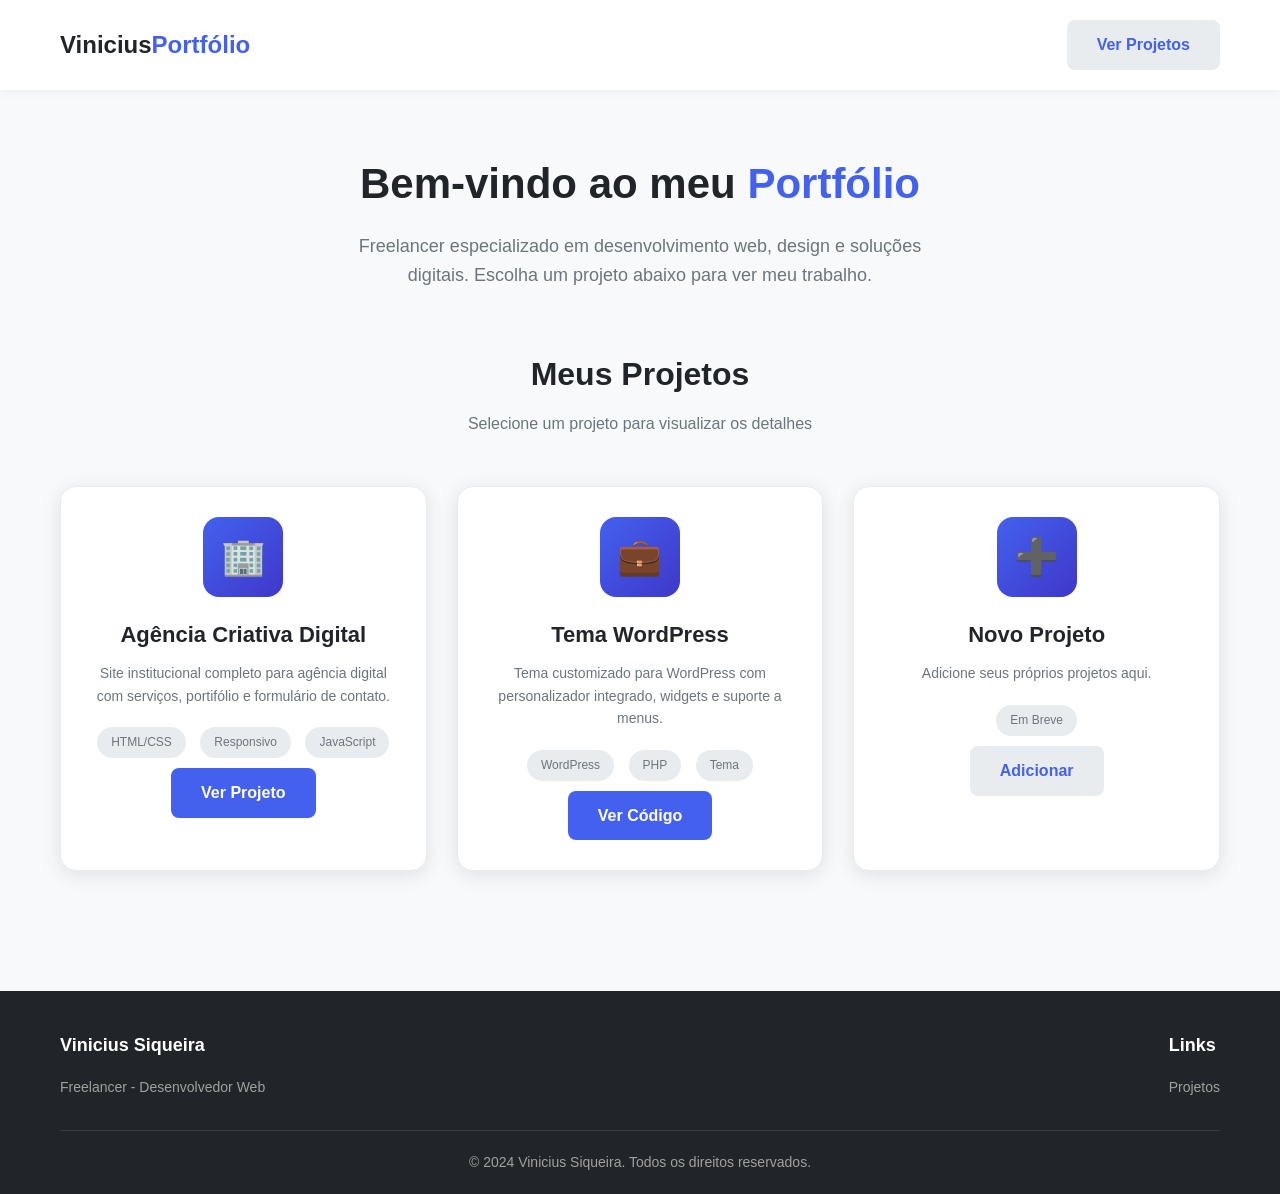
==== docs/index.html @ 0fe40472 "Replace docs/index.html with project selector panel - Clean project selection page - Clients can cho" ====
<!DOCTYPE html>
<html lang="pt-BR">
<head>
    <meta charset="UTF-8">
    <meta name="viewport" content="width=device-width, initial-scale=1.0">
    <title>Portfólio - Vinicius Siqueira</title>
    <meta name="description" content="Portfólio de projetos - Escolha um projeto para visualizar">
    <style>
        * { margin: 0; padding: 0; box-sizing: border-box; }
        
        :root {
            --primary: #4361ee;
            --primary-dark: #3a56d4;
            --bg: #f8f9fa;
            --dark: #212529;
            --gray: #6c757d;
            --light: #e9ecef;
            --white: #ffffff;
            --shadow: 0 4px 20px rgba(0, 0, 0, 0.1);
        }
        
        body {
            font-family: -apple-system, BlinkMacSystemFont, 'Segoe UI', Roboto, sans-serif;
            background: var(--bg);
            color: var(--dark);
            line-height: 1.6;
            min-height: 100vh;
        }
        
        .container { max-width: 1200px; margin: 0 auto; padding: 0 20px; }
        
        header {
            background: var(--white);
            box-shadow: 0 2px 10px rgba(0, 0, 0, 0.05);
            padding: 20px 0;
            position: sticky;
            top: 0;
            z-index: 1000;
        }
        
        header .container {
            display: flex;
            justify-content: space-between;
            align-items: center;
        }
        
        .logo {
            font-size: 24px;
            font-weight: 700;
            color: var(--dark);
            text-decoration: none;
        }
        
        .logo span { color: var(--primary); }
        
        main { padding: 60px 0; }
        
        .hero {
            text-align: center;
            margin-bottom: 60px;
        }
        
        .hero h1 {
            font-size: 42px;
            font-weight: 700;
            margin-bottom: 15px;
            color: var(--dark);
        }
        
        .hero h1 span { color: var(--primary); }
        
        .hero p {
            font-size: 18px;
            color: var(--gray);
            max-width: 600px;
            margin: 0 auto 30px;
        }
        
        .section-header {
            text-align: center;
            margin-bottom: 50px;
        }
        
        .section-header h2 {
            font-size: 32px;
            font-weight: 700;
            color: var(--dark);
            margin-bottom: 10px;
        }
        
        .section-header p {
            font-size: 16px;
            color: var(--gray);
        }
        
        .projects-grid {
            display: grid;
            grid-template-columns: repeat(auto-fill, minmax(350px, 1fr));
            gap: 30px;
        }
        
        .project-card {
            background: var(--white);
            border-radius: 16px;
            padding: 30px;
            box-shadow: var(--shadow);
            transition: all 0.3s ease;
            border: 1px solid var(--light);
            text-align: center;
        }
        
        .project-card:hover {
            transform: translateY(-8px);
            box-shadow: 0 12px 40px rgba(0, 0, 0, 0.15);
            border-color: var(--primary);
        }
        
        .project-icon {
            width: 80px;
            height: 80px;
            margin: 0 auto 20px;
            background: linear-gradient(135deg, var(--primary), #3f37c9);
            border-radius: 16px;
            display: flex;
            align-items: center;
            justify-content: center;
            font-size: 36px;
            color: var(--white);
        }
        
        .project-card h3 {
            font-size: 22px;
            font-weight: 600;
            margin-bottom: 10px;
            color: var(--dark);
        }
        
        .project-card p {
            font-size: 14px;
            color: var(--gray);
            margin-bottom: 20px;
            line-height: 1.6;
        }
        
        .project-tag {
            display: inline-block;
            padding: 6px 14px;
            background: var(--light);
            color: var(--gray);
            border-radius: 20px;
            font-size: 12px;
            font-weight: 500;
            margin: 0 5px 10px;
        }
        
        .btn {
            display: inline-block;
            padding: 12px 30px;
            background: var(--primary);
            color: var(--white);
            border-radius: 8px;
            text-decoration: none;
            font-weight: 600;
            font-size: 16px;
            transition: all 0.3s ease;
            border: none;
            cursor: pointer;
        }
        
        .btn:hover {
            background: var(--primary-dark);
            transform: translateY(-2px);
            box-shadow: var(--shadow);
        }
        
        .btn-secondary {
            background: var(--light);
            color: var(--primary);
        }
        
        .btn-secondary:hover {
            background: var(--primary);
            color: var(--white);
        }
        
        footer {
            background: var(--dark);
            color: var(--white);
            padding: 40px 0 20px;
            margin-top: 60px;
        }
        
        .footer-content {
            display: flex;
            flex-wrap: wrap;
            justify-content: space-between;
            gap: 40px;
            margin-bottom: 30px;
        }
        
        .footer-section h4 {
            font-size: 18px;
            font-weight: 600;
            margin-bottom: 15px;
        }
        
        .footer-section p, .footer-section a {
            color: #a0a0a0;
            text-decoration: none;
            font-size: 14px;
            line-height: 1.8;
        }
        
        .footer-section a:hover { color: var(--primary); }
        
        .footer-bottom {
            text-align: center;
            padding-top: 20px;
            border-top: 1px solid rgba(255, 255, 255, 0.1);
            font-size: 14px;
            color: #a0a0a0;
        }
        
        @media (max-width: 768px) {
            .hero h1 { font-size: 32px; }
            .hero p { font-size: 16px; }
            .projects-grid { grid-template-columns: 1fr; }
            .footer-content { flex-direction: column; text-align: center; }
        }
        
        @media (max-width: 480px) {
            .hero h1 { font-size: 28px; }
            .section-header h2 { font-size: 26px; }
        }
    </style>
</head>
<body>
    <header>
        <div class="container">
            <a href="./" class="logo">Vinicius<span>Portfólio</span></a>
            <nav>
                <a href="#projetos" class="btn btn-secondary">Ver Projetos</a>
            </nav>
        </div>
    </header>

    <main>
        <div class="container">
            <section class="hero">
                <h1>Bem-vindo ao meu <span>Portfólio</span></h1>
                <p>Freelancer especializado em desenvolvimento web, design e soluções digitais. Escolha um projeto abaixo para ver meu trabalho.</p>
            </section>

            <section id="projetos">
                <div class="section-header">
                    <h2>Meus Projetos</h2>
                    <p>Selecione um projeto para visualizar os detalhes</p>
                </div>

                <div class="projects-grid">
                    <!-- PROJECT 1 -->
                    <div class="project-card">
                        <div class="project-icon">🏢</div>
                        <h3>Agência Criativa Digital</h3>
                        <p>Site institucional completo para agência digital com serviços, portifólio e formulário de contato.</p>
                        <div>
                            <span class="project-tag">HTML/CSS</span>
                            <span class="project-tag">Responsivo</span>
                            <span class="project-tag">JavaScript</span>
                        </div>
                        <a href="html-css/index.html" class="btn">Ver Projeto</a>
                    </div>

                    <!-- PROJECT 2 -->
                    <div class="project-card">
                        <div class="project-icon">💼</div>
                        <h3>Tema WordPress</h3>
                        <p>Tema customizado para WordPress com personalizador integrado, widgets e suporte a menus.</p>
                        <div>
                            <span class="project-tag">WordPress</span>
                            <span class="project-tag">PHP</span>
                            <span class="project-tag">Tema</span>
                        </div>
                        <a href="wordpress-theme/" class="btn">Ver Código</a>
                    </div>

                    <!-- PROJECT 3 - ADD YOUR PROJECTS HERE -->
                    <div class="project-card">
                        <div class="project-icon">➕</div>
                        <h3>Novo Projeto</h3>
                        <p>Adicione seus próprios projetos aqui.</p>
                        <div>
                            <span class="project-tag">Em Breve</span>
                        </div>
                        <a href="#" class="btn btn-secondary">Adicionar</a>
                    </div>
                </div>
            </section>
        </div>
    </main>

    <footer>
        <div class="container">
            <div class="footer-content">
                <div class="footer-section">
                    <h4>Vinicius Siqueira</h4>
                    <p>Freelancer - Desenvolvedor Web</p>
                </div>
                <div class="footer-section">
                    <h4>Links</h4>
                    <p><a href="#projetos">Projetos</a></p>
                </div>
            </div>
            <div class="footer-bottom">
                <p>&copy; 2024 Vinicius Siqueira. Todos os direitos reservados.</p>
            </div>
        </div>
    </footer>
</body>
</html>
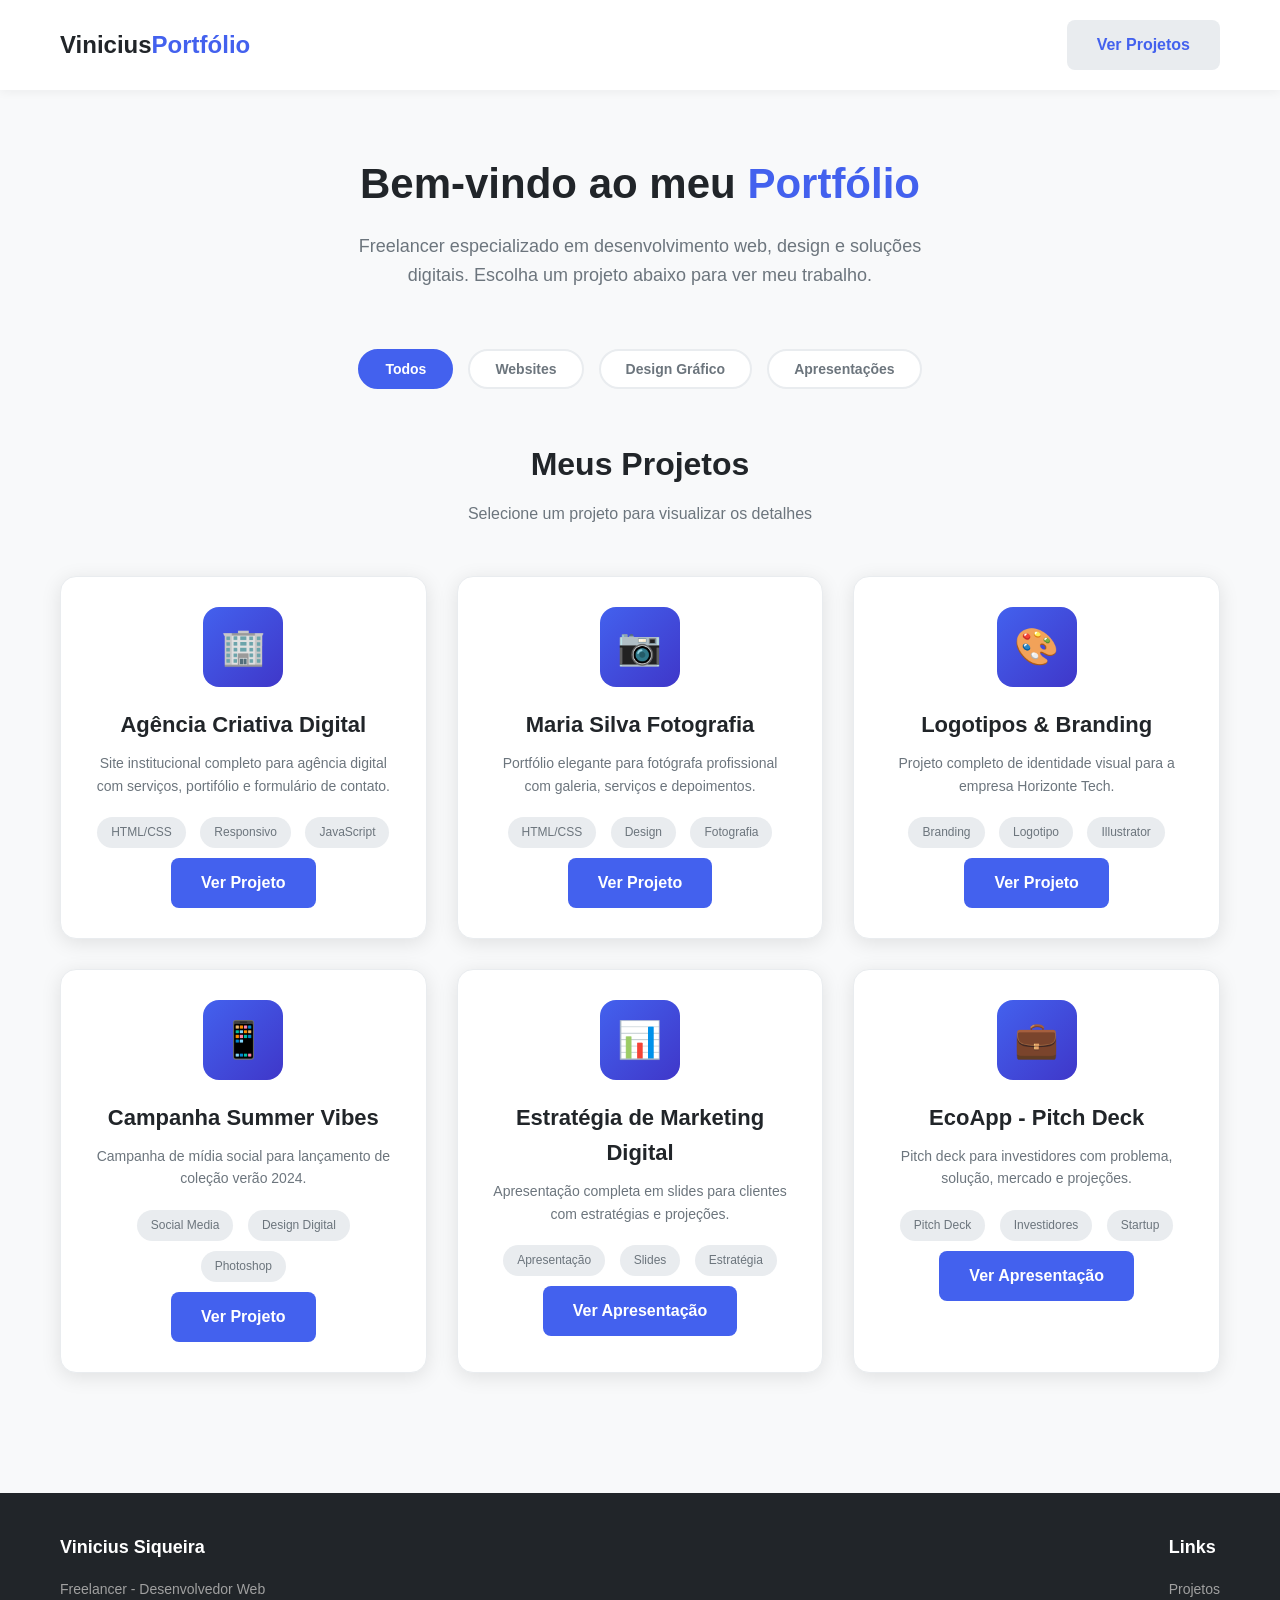
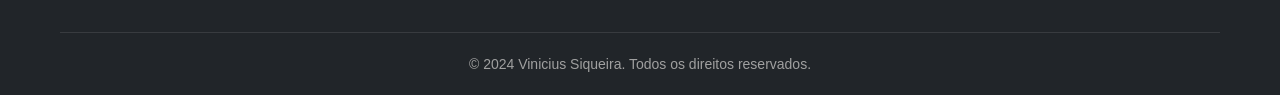
==== commit afd73674: "Add 4 new projects to portfolio - Website 2: Photography portfolio (Maria Silva) - Graphic Design 1:" ====
--- a/docs/index.html
+++ b/docs/index.html
@@ -183,6 +183,86 @@
             color: var(--white);
         }
         
+        /* Category Filter */
+        .category-filter {
+            display: flex;
+            justify-content: center;
+            gap: 15px;
+            margin-bottom: 50px;
+            flex-wrap: wrap;
+        }
+        
+        .filter-btn {
+            padding: 10px 25px;
+            background: var(--white);
+            color: var(--gray);
+            border: 2px solid var(--light);
+            border-radius: 50px;
+            cursor: pointer;
+            font-size: 14px;
+            font-weight: 600;
+            transition: all 0.3s ease;
+        }
+        
+        .filter-btn:hover,
+        .filter-btn.active {
+            background: var(--primary);
+            color: var(--white);
+            border-color: var(--primary);
+        }
+        
+        /* Project Preview */
+        .project-preview {
+            width: 100%;
+            height: 200px;
+            border-radius: 12px;
+            margin-bottom: 20px;
+            background: linear-gradient(135deg, var(--light), var(--white));
+            display: flex;
+            align-items: center;
+            justify-content: center;
+            color: var(--gray);
+            font-size: 14px;
+        }
+        
+        .project-card.has-preview .project-icon {
+            display: none;
+        }
+        
+        .project-card.has-preview .project-preview {
+            display: block;
+        }
+        
+        .project-card.has-preview p {
+            margin: 15px 0;
+        }
+        
+        /* Category Sections */
+        .category-section {
+            margin-bottom: 80px;
+        }
+        
+        .category-title {
+            display: flex;
+            align-items: center;
+            gap: 15px;
+            margin-bottom: 40px;
+        }
+        
+        .category-title h2 {
+            font-size: 28px;
+            font-weight: 700;
+            color: var(--dark);
+        }
+        
+        .category-title::before {
+            content: '';
+            width: 5px;
+            height: 30px;
+            background: var(--primary);
+            border-radius: 5px;
+        }
+        
         footer {
             background: var(--dark);
             color: var(--white);
@@ -211,7 +291,9 @@
             line-height: 1.8;
         }
         
-        .footer-section a:hover { color: var(--primary); }
+        .footer-section a:hover {
+            color: var(--primary);
+        }
         
         .footer-bottom {
             text-align: center;
@@ -221,10 +303,12 @@
             color: #a0a0a0;
         }
         
+        /* Responsive */
         @media (max-width: 768px) {
             .hero h1 { font-size: 32px; }
             .hero p { font-size: 16px; }
             .projects-grid { grid-template-columns: 1fr; }
+            .category-filter { justify-content: center; }
             .footer-content { flex-direction: column; text-align: center; }
         }
         
@@ -246,11 +330,21 @@
 
     <main>
         <div class="container">
+            <!-- Hero Section -->
             <section class="hero">
                 <h1>Bem-vindo ao meu <span>Portfólio</span></h1>
                 <p>Freelancer especializado em desenvolvimento web, design e soluções digitais. Escolha um projeto abaixo para ver meu trabalho.</p>
             </section>
 
+            <!-- Category Filter -->
+            <div class="category-filter">
+                <button class="filter-btn active" data-filter="all">Todos</button>
+                <button class="filter-btn" data-filter="website">Websites</button>
+                <button class="filter-btn" data-filter="graphic">Design Gráfico</button>
+                <button class="filter-btn" data-filter="presentation">Apresentações</button>
+            </div>
+
+            <!-- Projects Grid -->
             <section id="projetos">
                 <div class="section-header">
                     <h2>Meus Projetos</h2>
@@ -258,8 +352,8 @@
                 </div>
 
                 <div class="projects-grid">
-                    <!-- PROJECT 1 -->
-                    <div class="project-card">
+                    <!-- WEBSITE 1 -->
+                    <div class="project-card" data-category="website">
                         <div class="project-icon">🏢</div>
                         <h3>Agência Criativa Digital</h3>
                         <p>Site institucional completo para agência digital com serviços, portifólio e formulário de contato.</p>
@@ -271,28 +365,69 @@
                         <a href="html-css/index.html" class="btn">Ver Projeto</a>
                     </div>
 
-                    <!-- PROJECT 2 -->
-                    <div class="project-card">
+                    <!-- WEBSITE 2 -->
+                    <div class="project-card" data-category="website">
+                        <div class="project-icon">📷</div>
+                        <h3>Maria Silva Fotografia</h3>
+                        <p>Portfólio elegante para fotógrafa profissional com galeria, serviços e depoimentos.</p>
+                        <div>
+                            <span class="project-tag">HTML/CSS</span>
+                            <span class="project-tag">Design</span>
+                            <span class="project-tag">Fotografia</span>
+                        </div>
+                        <a href="website2/index.html" class="btn">Ver Projeto</a>
+                    </div>
+
+                    <!-- GRAPHIC DESIGN 1 -->
+                    <div class="project-card" data-category="graphic">
+                        <div class="project-icon">🎨</div>
+                        <h3>Logotipos & Branding</h3>
+                        <p>Projeto completo de identidade visual para a empresa Horizonte Tech.</p>
+                        <div>
+                            <span class="project-tag">Branding</span>
+                            <span class="project-tag">Logotipo</span>
+                            <span class="project-tag">Illustrator</span>
+                        </div>
+                        <a href="graphic-design-1/index.html" class="btn">Ver Projeto</a>
+                    </div>
+
+                    <!-- GRAPHIC DESIGN 2 -->
+                    <div class="project-card" data-category="graphic">
+                        <div class="project-icon">📱</div>
+                        <h3>Campanha Summer Vibes</h3>
+                        <p>Campanha de mídia social para lançamento de coleção verão 2024.</p>
+                        <div>
+                            <span class="project-tag">Social Media</span>
+                            <span class="project-tag">Design Digital</span>
+                            <span class="project-tag">Photoshop</span>
+                        </div>
+                        <a href="graphic-design-2/index.html" class="btn">Ver Projeto</a>
+                    </div>
+
+                    <!-- PRESENTATION 1 -->
+                    <div class="project-card" data-category="presentation">
+                        <div class="project-icon">📊</div>
+                        <h3>Estratégia de Marketing Digital</h3>
+                        <p>Apresentação completa em slides para clientes com estratégias e projeções.</p>
+                        <div>
+                            <span class="project-tag">Apresentação</span>
+                            <span class="project-tag">Slides</span>
+                            <span class="project-tag">Estratégia</span>
+                        </div>
+                        <a href="presentation-1/index.html" class="btn">Ver Apresentação</a>
+                    </div>
+
+                    <!-- PRESENTATION 2 -->
+                    <div class="project-card" data-category="presentation">
                         <div class="project-icon">💼</div>
-                        <h3>Tema WordPress</h3>
-                        <p>Tema customizado para WordPress com personalizador integrado, widgets e suporte a menus.</p>
-                        <div>
-                            <span class="project-tag">WordPress</span>
-                            <span class="project-tag">PHP</span>
-                            <span class="project-tag">Tema</span>
-                        </div>
-                        <a href="wordpress-theme/" class="btn">Ver Código</a>
-                    </div>
-
-                    <!-- PROJECT 3 - ADD YOUR PROJECTS HERE -->
-                    <div class="project-card">
-                        <div class="project-icon">➕</div>
-                        <h3>Novo Projeto</h3>
-                        <p>Adicione seus próprios projetos aqui.</p>
-                        <div>
-                            <span class="project-tag">Em Breve</span>
-                        </div>
-                        <a href="#" class="btn btn-secondary">Adicionar</a>
+                        <h3>EcoApp - Pitch Deck</h3>
+                        <p>Pitch deck para investidores com problema, solução, mercado e projeções.</p>
+                        <div>
+                            <span class="project-tag">Pitch Deck</span>
+                            <span class="project-tag">Investidores</span>
+                            <span class="project-tag">Startup</span>
+                        </div>
+                        <a href="presentation-2/index.html" class="btn">Ver Apresentação</a>
                     </div>
                 </div>
             </section>
@@ -316,5 +451,46 @@
             </div>
         </div>
     </footer>
+
+    <script>
+        // Category filter functionality
+        document.addEventListener('DOMContentLoaded', function() {
+            const filterBtns = document.querySelectorAll('.filter-btn');
+            const projectCards = document.querySelectorAll('.project-card');
+
+            filterBtns.forEach(btn => {
+                btn.addEventListener('click', function() {
+                    // Remove active class from all buttons
+                    filterBtns.forEach(b => b.classList.remove('active'));
+                    // Add active class to clicked button
+                    this.classList.add('active');
+
+                    const filter = this.getAttribute('data-filter');
+
+                    projectCards.forEach(card => {
+                        if (filter === 'all' || card.getAttribute('data-category') === filter) {
+                            card.style.display = 'block';
+                        } else {
+                            card.style.display = 'none';
+                        }
+                    });
+                });
+            });
+
+            // Smooth scroll for anchor links
+            document.querySelectorAll('a[href^="#"]').forEach(anchor => {
+                anchor.addEventListener('click', function(e) {
+                    e.preventDefault();
+                    const target = document.querySelector(this.getAttribute('href'));
+                    if (target) {
+                        target.scrollIntoView({
+                            behavior: 'smooth',
+                            block: 'start'
+                        });
+                    }
+                });
+            });
+        });
+    </script>
 </body>
 </html>
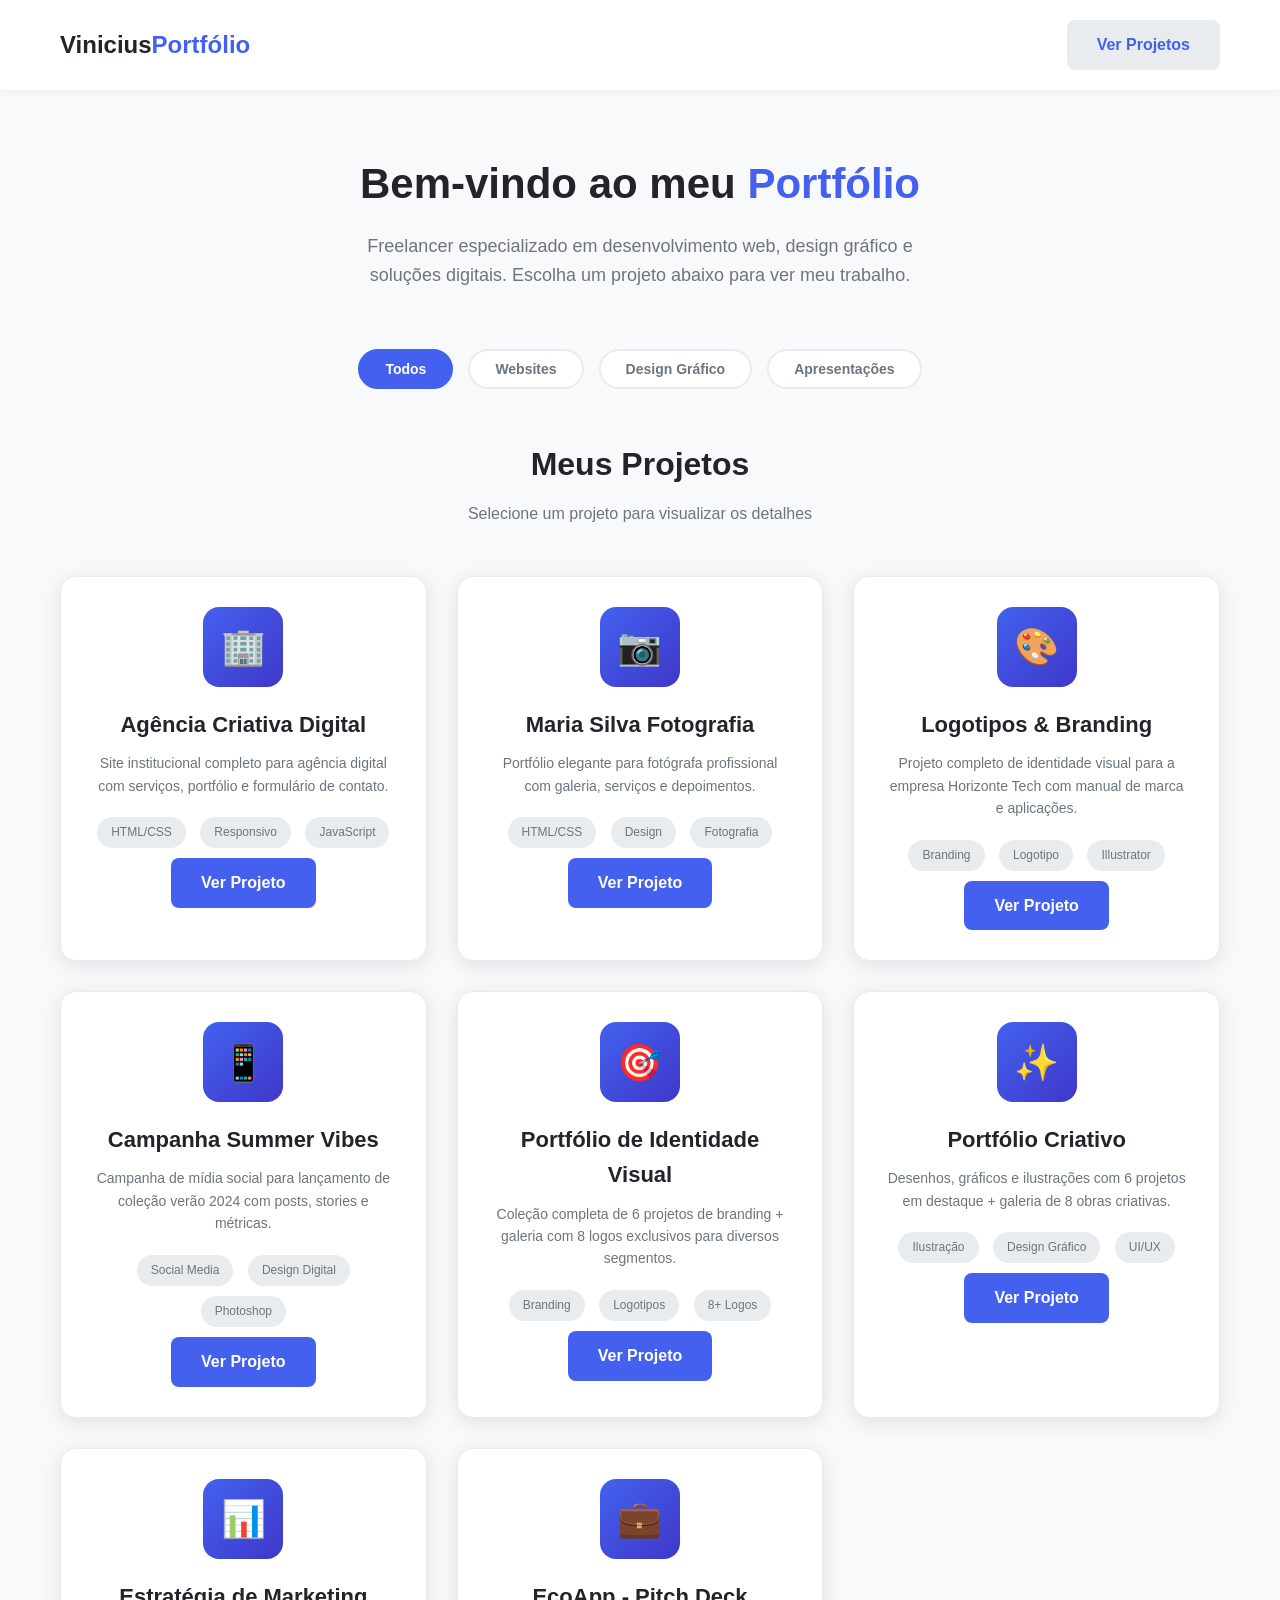
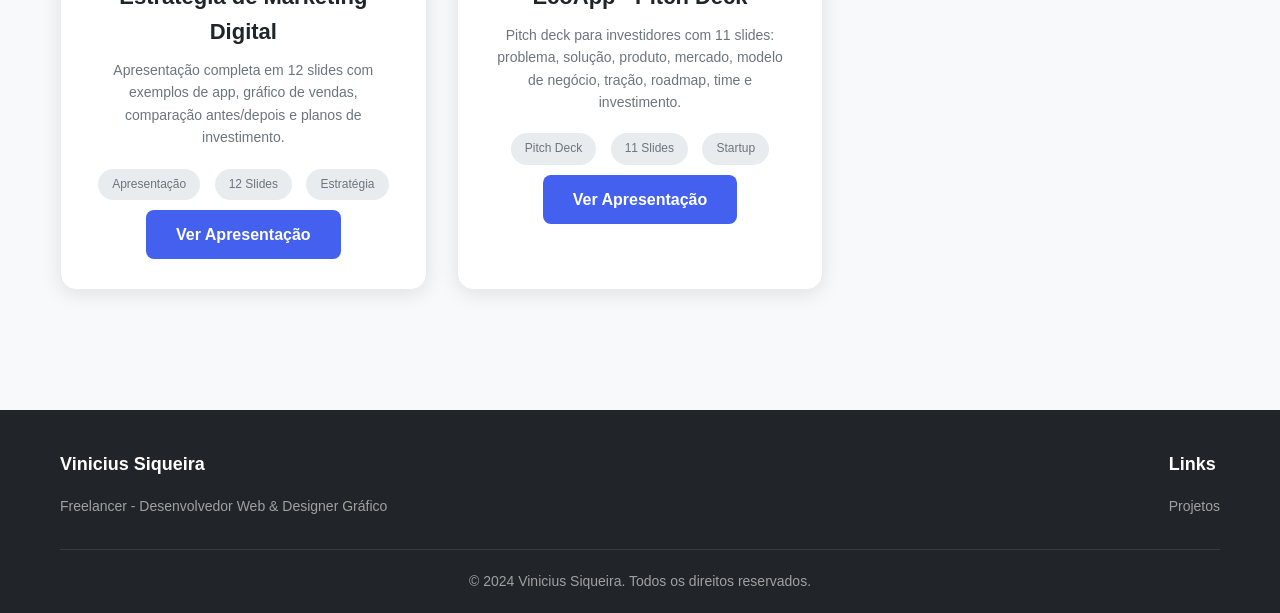
==== commit 5dc01770: "Adiciona 2 portfolios de logos/designs e melhora apresentacoes - Cria logo-portfolio-1: Portfólio de" ====
--- a/docs/index.html
+++ b/docs/index.html
@@ -333,7 +333,7 @@
             <!-- Hero Section -->
             <section class="hero">
                 <h1>Bem-vindo ao meu <span>Portfólio</span></h1>
-                <p>Freelancer especializado em desenvolvimento web, design e soluções digitais. Escolha um projeto abaixo para ver meu trabalho.</p>
+                <p>Freelancer especializado em desenvolvimento web, design gráfico e soluções digitais. Escolha um projeto abaixo para ver meu trabalho.</p>
             </section>
 
             <!-- Category Filter -->
@@ -356,7 +356,7 @@
                     <div class="project-card" data-category="website">
                         <div class="project-icon">🏢</div>
                         <h3>Agência Criativa Digital</h3>
-                        <p>Site institucional completo para agência digital com serviços, portifólio e formulário de contato.</p>
+                        <p>Site institucional completo para agência digital com serviços, portfólio e formulário de contato.</p>
                         <div>
                             <span class="project-tag">HTML/CSS</span>
                             <span class="project-tag">Responsivo</span>
@@ -382,7 +382,7 @@
                     <div class="project-card" data-category="graphic">
                         <div class="project-icon">🎨</div>
                         <h3>Logotipos & Branding</h3>
-                        <p>Projeto completo de identidade visual para a empresa Horizonte Tech.</p>
+                        <p>Projeto completo de identidade visual para a empresa Horizonte Tech com manual de marca e aplicações.</p>
                         <div>
                             <span class="project-tag">Branding</span>
                             <span class="project-tag">Logotipo</span>
@@ -395,23 +395,49 @@
                     <div class="project-card" data-category="graphic">
                         <div class="project-icon">📱</div>
                         <h3>Campanha Summer Vibes</h3>
-                        <p>Campanha de mídia social para lançamento de coleção verão 2024.</p>
+                        <p>Campanha de mídia social para lançamento de coleção verão 2024 com posts, stories e métricas.</p>
                         <div>
                             <span class="project-tag">Social Media</span>
                             <span class="project-tag">Design Digital</span>
                             <span class="project-tag">Photoshop</span>
                         </div>
                         <a href="graphic-design-2/index.html" class="btn">Ver Projeto</a>
+                    </div>
+
+                    <!-- LOGO PORTFOLIO 1 -->
+                    <div class="project-card" data-category="graphic">
+                        <div class="project-icon">🎯</div>
+                        <h3>Portfólio de Identidade Visual</h3>
+                        <p>Coleção completa de 6 projetos de branding + galeria com 8 logos exclusivos para diversos segmentos.</p>
+                        <div>
+                            <span class="project-tag">Branding</span>
+                            <span class="project-tag">Logotipos</span>
+                            <span class="project-tag">8+ Logos</span>
+                        </div>
+                        <a href="logo-portfolio-1/index.html" class="btn">Ver Projeto</a>
+                    </div>
+
+                    <!-- LOGO PORTFOLIO 2 -->
+                    <div class="project-card" data-category="graphic">
+                        <div class="project-icon">✨</div>
+                        <h3>Portfólio Criativo</h3>
+                        <p>Desenhos, gráficos e ilustrações com 6 projetos em destaque + galeria de 8 obras criativas.</p>
+                        <div>
+                            <span class="project-tag">Ilustração</span>
+                            <span class="project-tag">Design Gráfico</span>
+                            <span class="project-tag">UI/UX</span>
+                        </div>
+                        <a href="logo-portfolio-2/index.html" class="btn">Ver Projeto</a>
                     </div>
 
                     <!-- PRESENTATION 1 -->
                     <div class="project-card" data-category="presentation">
                         <div class="project-icon">📊</div>
                         <h3>Estratégia de Marketing Digital</h3>
-                        <p>Apresentação completa em slides para clientes com estratégias e projeções.</p>
+                        <p>Apresentação completa em 12 slides com exemplos de app, gráfico de vendas, comparação antes/depois e planos de investimento.</p>
                         <div>
                             <span class="project-tag">Apresentação</span>
-                            <span class="project-tag">Slides</span>
+                            <span class="project-tag">12 Slides</span>
                             <span class="project-tag">Estratégia</span>
                         </div>
                         <a href="presentation-1/index.html" class="btn">Ver Apresentação</a>
@@ -421,10 +447,10 @@
                     <div class="project-card" data-category="presentation">
                         <div class="project-icon">💼</div>
                         <h3>EcoApp - Pitch Deck</h3>
-                        <p>Pitch deck para investidores com problema, solução, mercado e projeções.</p>
+                        <p>Pitch deck para investidores com 11 slides: problema, solução, produto, mercado, modelo de negócio, tração, roadmap, time e investimento.</p>
                         <div>
                             <span class="project-tag">Pitch Deck</span>
-                            <span class="project-tag">Investidores</span>
+                            <span class="project-tag">11 Slides</span>
                             <span class="project-tag">Startup</span>
                         </div>
                         <a href="presentation-2/index.html" class="btn">Ver Apresentação</a>
@@ -439,7 +465,7 @@
             <div class="footer-content">
                 <div class="footer-section">
                     <h4>Vinicius Siqueira</h4>
-                    <p>Freelancer - Desenvolvedor Web</p>
+                    <p>Freelancer - Desenvolvedor Web & Designer Gráfico</p>
                 </div>
                 <div class="footer-section">
                     <h4>Links</h4>
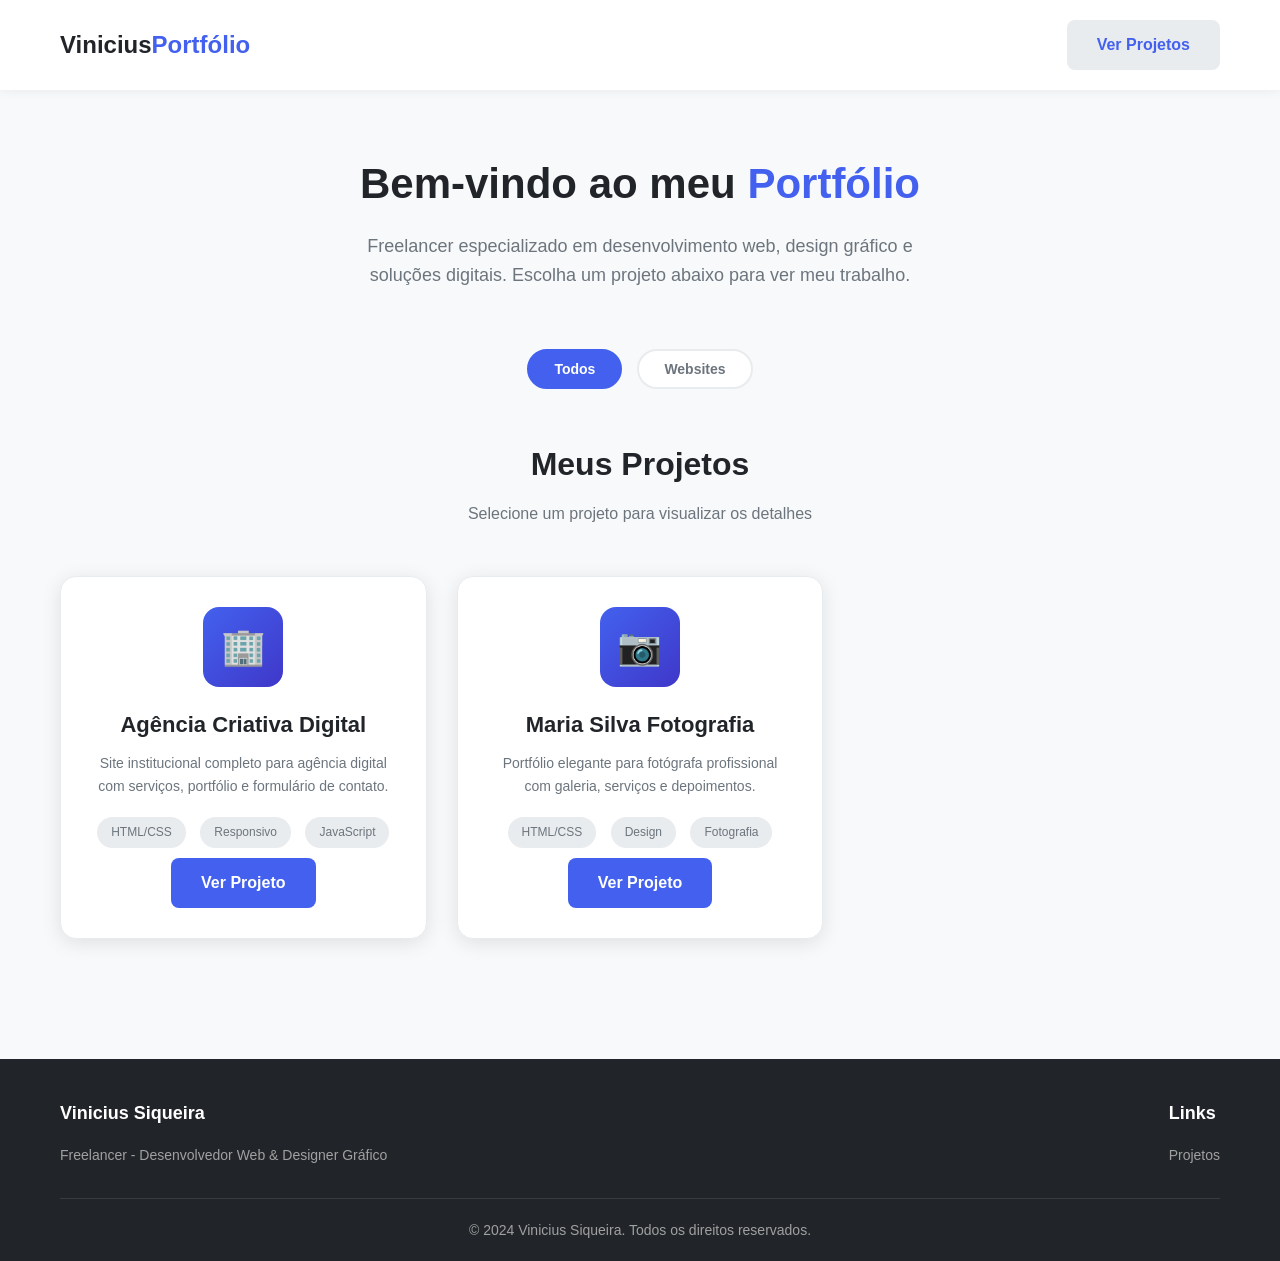
==== commit 2d7cde05: "Hide all except website projects - Hide graphic design and presentation projects - Hide unnecessary " ====
--- a/docs/index.html
+++ b/docs/index.html
@@ -97,6 +97,17 @@
             display: grid;
             grid-template-columns: repeat(auto-fill, minmax(350px, 1fr));
             gap: 30px;
+        }
+
+        /* Esconder tudo exceto websites */
+        .project-card:not([data-category="website"]) {
+            display: none !important;
+        }
+
+        /* Esconder filtros desnecessários */
+        .filter-btn[data-filter="graphic"],
+        .filter-btn[data-filter="presentation"] {
+            display: none !important;
         }
         
         .project-card {
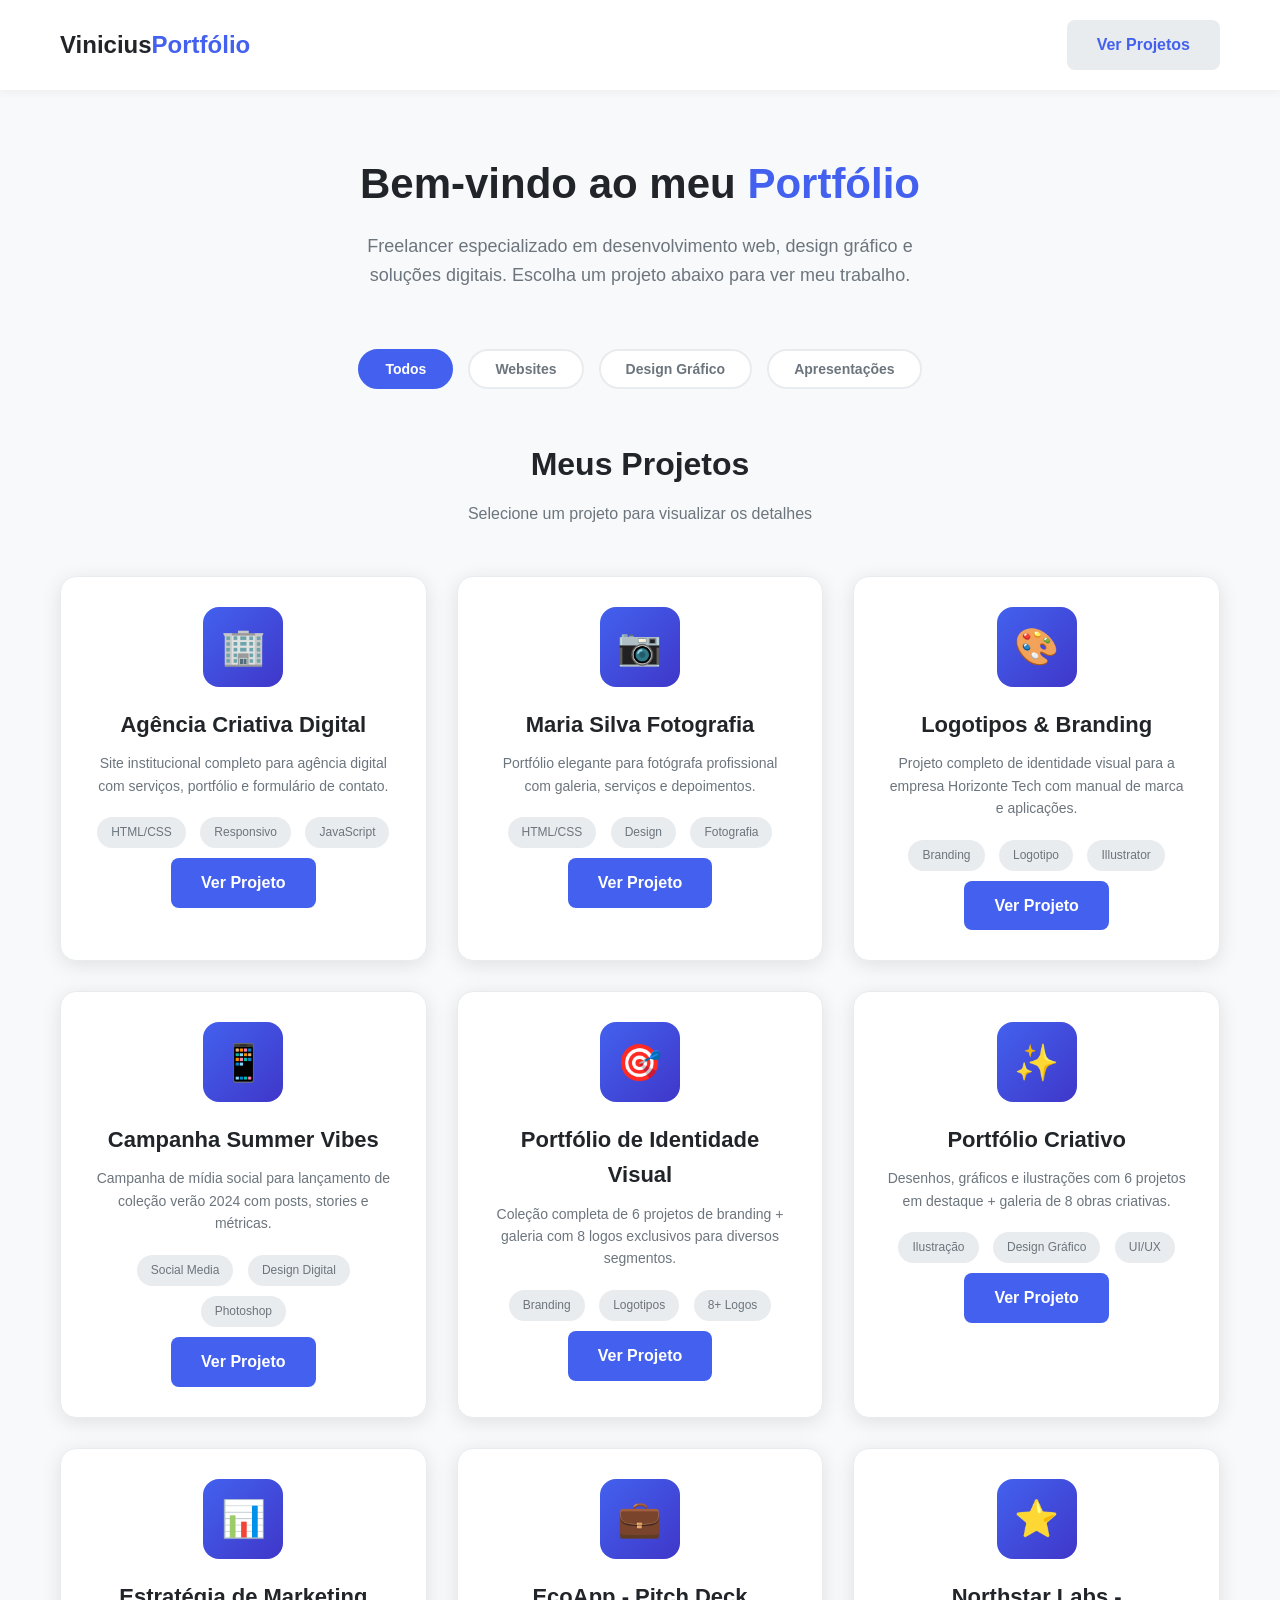
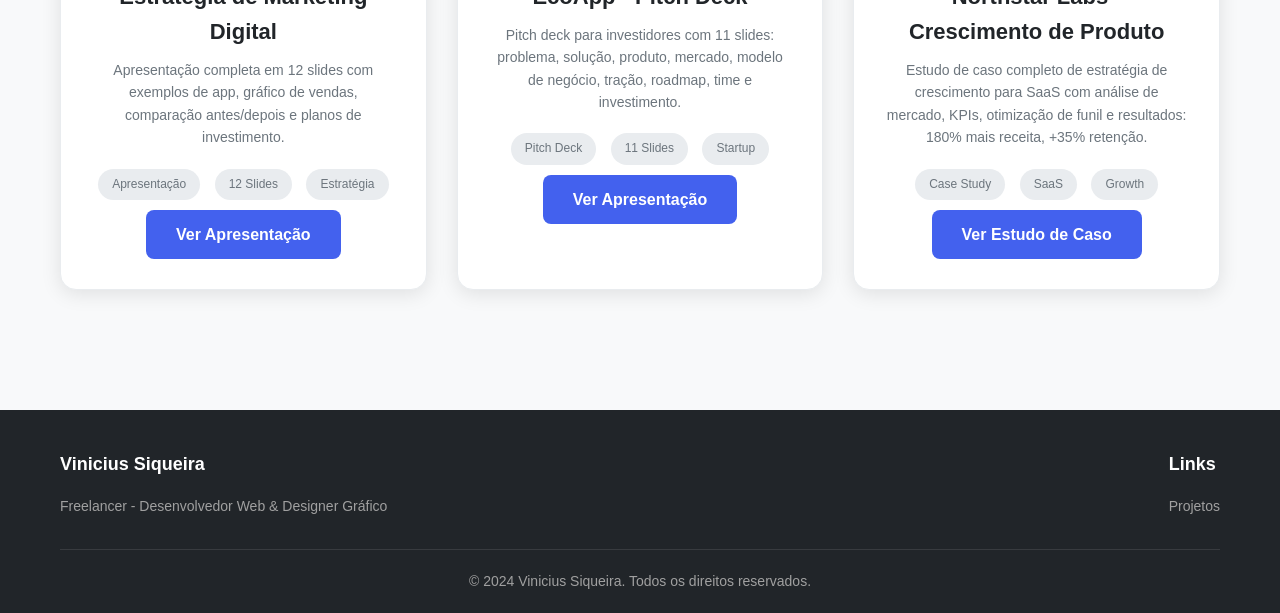
==== commit cdcf939a: "Add Northstar Labs case study presentation - Add northstar-labs/ folder with PPTX (PT-BR and EN) and" ====
--- a/docs/index.html
+++ b/docs/index.html
@@ -99,16 +99,7 @@
             gap: 30px;
         }
 
-        /* Esconder tudo exceto websites */
-        .project-card:not([data-category="website"]) {
-            display: none !important;
-        }
-
-        /* Esconder filtros desnecessários */
-        .filter-btn[data-filter="graphic"],
-        .filter-btn[data-filter="presentation"] {
-            display: none !important;
-        }
+
         
         .project-card {
             background: var(--white);
@@ -465,6 +456,19 @@
                             <span class="project-tag">Startup</span>
                         </div>
                         <a href="presentation-2/index.html" class="btn">Ver Apresentação</a>
+                    </div>
+
+                    <!-- PRESENTATION 3 - Northstar Labs -->
+                    <div class="project-card" data-category="presentation">
+                        <div class="project-icon">⭐</div>
+                        <h3>Northstar Labs - Crescimento de Produto</h3>
+                        <p>Estudo de caso completo de estratégia de crescimento para SaaS com análise de mercado, KPIs, otimização de funil e resultados: 180% mais receita, +35% retenção.</p>
+                        <div>
+                            <span class="project-tag">Case Study</span>
+                            <span class="project-tag">SaaS</span>
+                            <span class="project-tag">Growth</span>
+                        </div>
+                        <a href="northstar-labs/index.html" class="btn">Ver Estudo de Caso</a>
                     </div>
                 </div>
             </section>
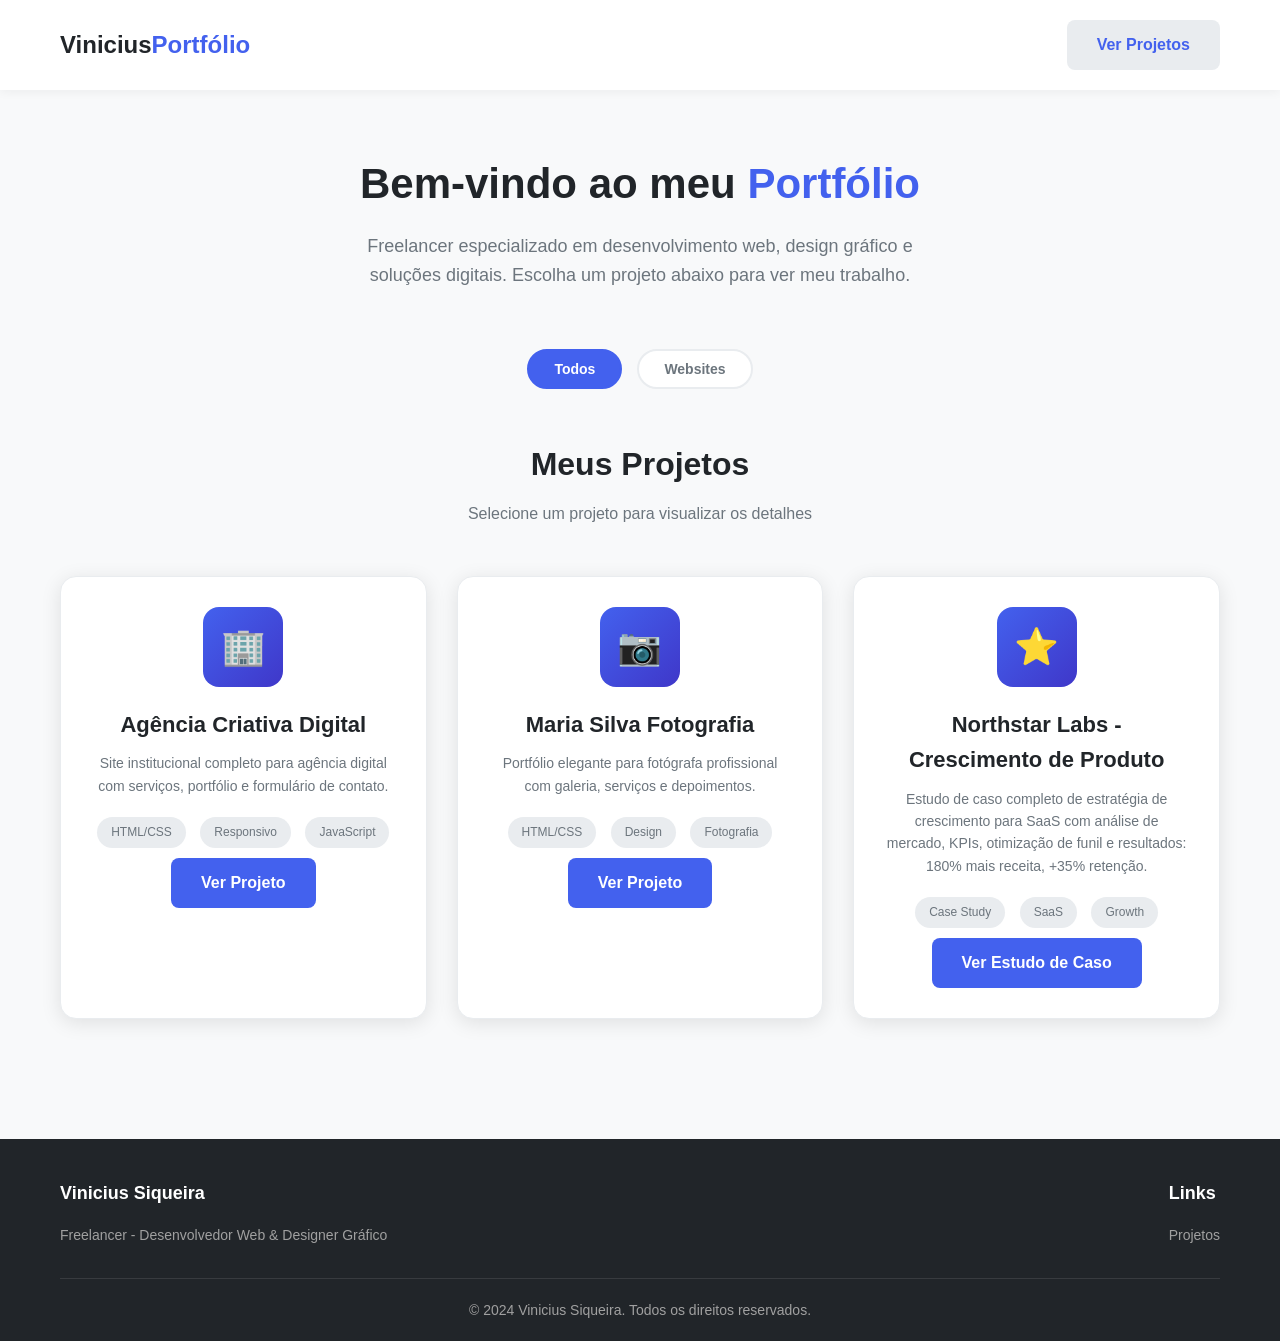
==== commit 0361db12: "Hide all except websites and Northstar Labs - Show only website and northstar categories - Hide grap" ====
--- a/docs/index.html
+++ b/docs/index.html
@@ -318,6 +318,17 @@
             .hero h1 { font-size: 28px; }
             .section-header h2 { font-size: 26px; }
         }
+
+        /* Esconder tudo exceto websites e northstar */
+        .project-card:not([data-category="website"]):not([data-category="northstar"]) {
+            display: none !important;
+        }
+
+        /* Esconder filtros desnecessários */
+        .filter-btn[data-filter="graphic"],
+        .filter-btn[data-filter="presentation"] {
+            display: none !important;
+        }
     </style>
 </head>
 <body>
@@ -459,7 +470,7 @@
                     </div>
 
                     <!-- PRESENTATION 3 - Northstar Labs -->
-                    <div class="project-card" data-category="presentation">
+                    <div class="project-card" data-category="northstar">
                         <div class="project-icon">⭐</div>
                         <h3>Northstar Labs - Crescimento de Produto</h3>
                         <p>Estudo de caso completo de estratégia de crescimento para SaaS com análise de mercado, KPIs, otimização de funil e resultados: 180% mais receita, +35% retenção.</p>
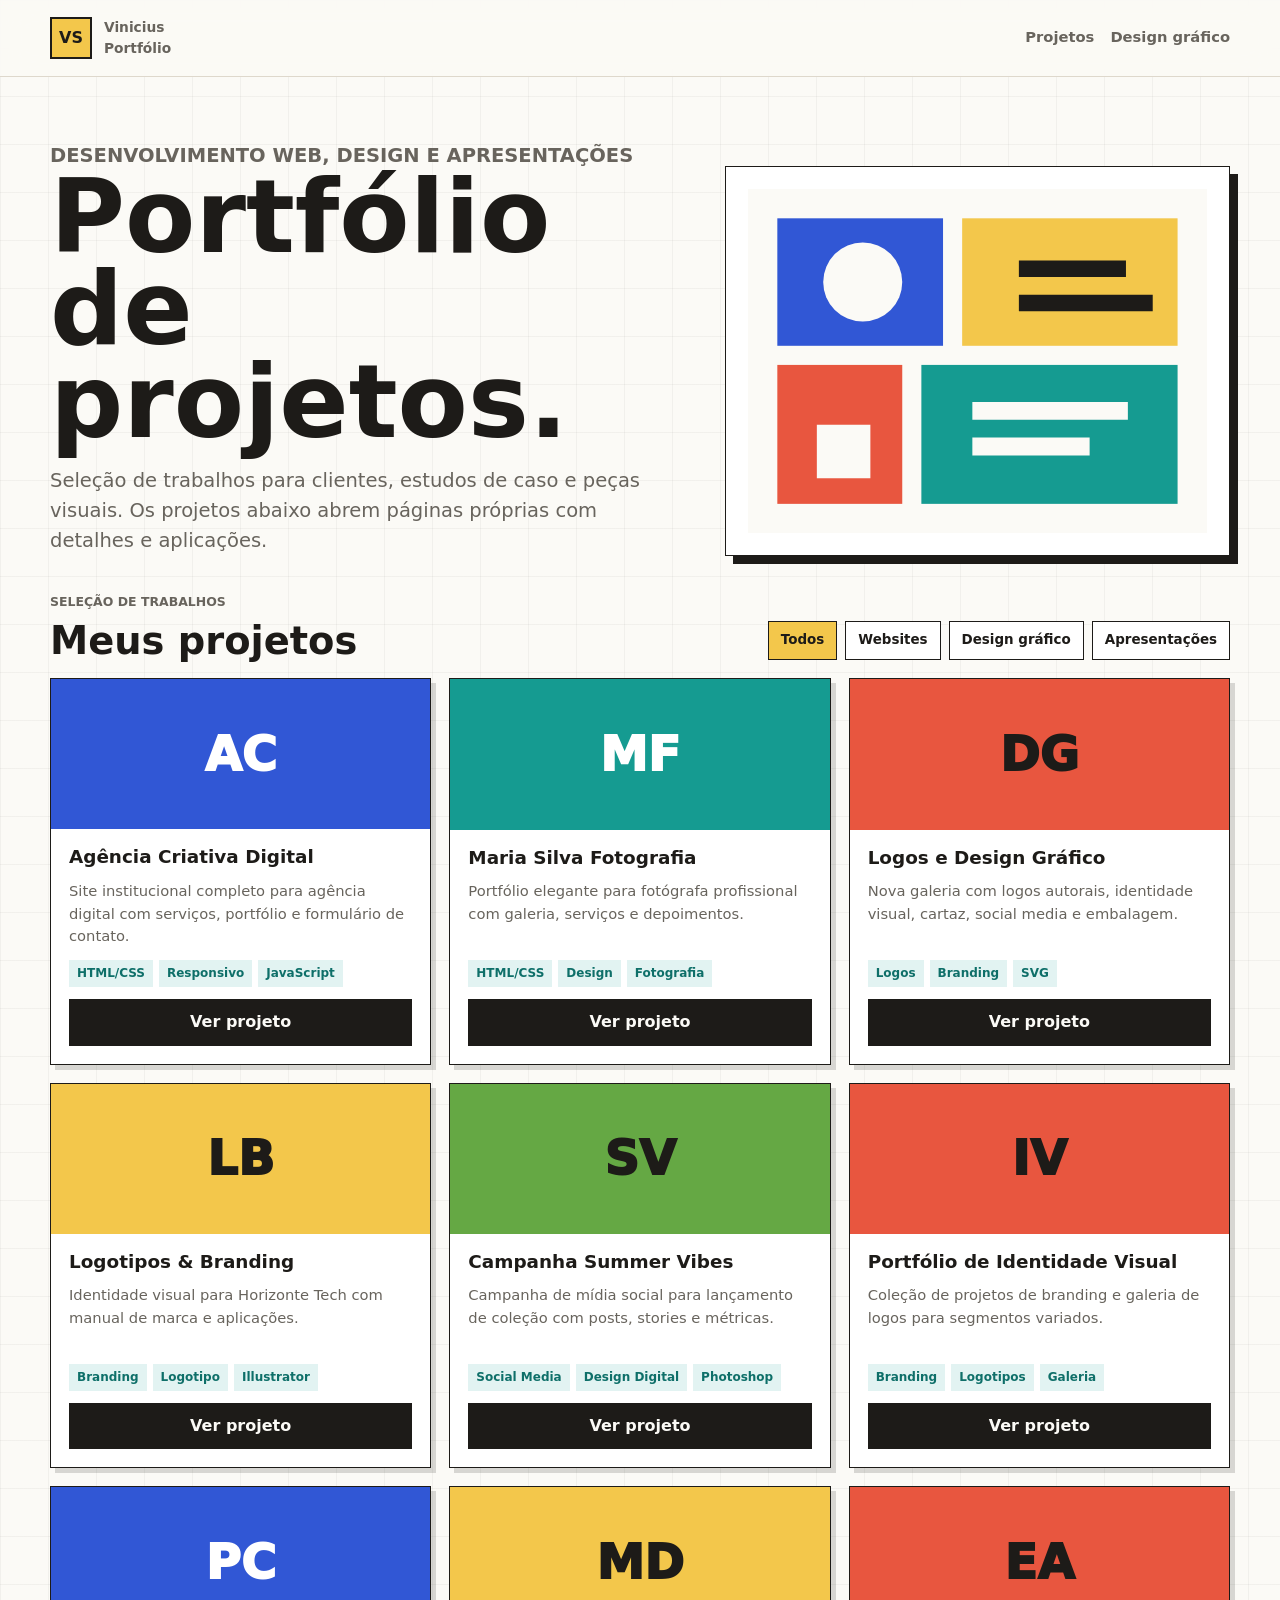
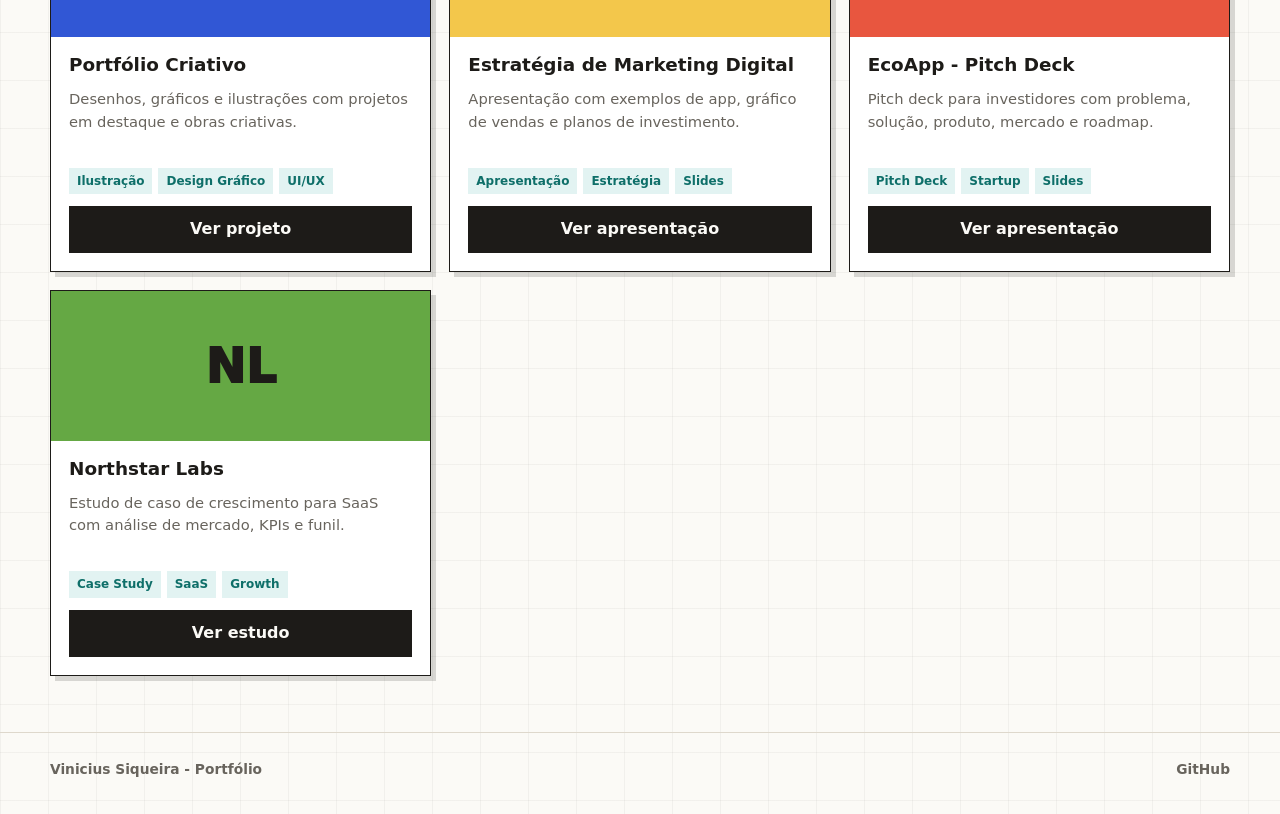
==== commit 5c6109b5: "Atualiza painel do portfolio com design grafico" ====
--- a/docs/index.html
+++ b/docs/index.html
@@ -1,548 +1,89 @@
-<!DOCTYPE html>
+<!doctype html>
 <html lang="pt-BR">
 <head>
-    <meta charset="UTF-8">
-    <meta name="viewport" content="width=device-width, initial-scale=1.0">
-    <title>Portfólio - Vinicius Siqueira</title>
-    <meta name="description" content="Portfólio de projetos - Escolha um projeto para visualizar">
-    <style>
-        * { margin: 0; padding: 0; box-sizing: border-box; }
-        
-        :root {
-            --primary: #4361ee;
-            --primary-dark: #3a56d4;
-            --bg: #f8f9fa;
-            --dark: #212529;
-            --gray: #6c757d;
-            --light: #e9ecef;
-            --white: #ffffff;
-            --shadow: 0 4px 20px rgba(0, 0, 0, 0.1);
-        }
-        
-        body {
-            font-family: -apple-system, BlinkMacSystemFont, 'Segoe UI', Roboto, sans-serif;
-            background: var(--bg);
-            color: var(--dark);
-            line-height: 1.6;
-            min-height: 100vh;
-        }
-        
-        .container { max-width: 1200px; margin: 0 auto; padding: 0 20px; }
-        
-        header {
-            background: var(--white);
-            box-shadow: 0 2px 10px rgba(0, 0, 0, 0.05);
-            padding: 20px 0;
-            position: sticky;
-            top: 0;
-            z-index: 1000;
-        }
-        
-        header .container {
-            display: flex;
-            justify-content: space-between;
-            align-items: center;
-        }
-        
-        .logo {
-            font-size: 24px;
-            font-weight: 700;
-            color: var(--dark);
-            text-decoration: none;
-        }
-        
-        .logo span { color: var(--primary); }
-        
-        main { padding: 60px 0; }
-        
-        .hero {
-            text-align: center;
-            margin-bottom: 60px;
-        }
-        
-        .hero h1 {
-            font-size: 42px;
-            font-weight: 700;
-            margin-bottom: 15px;
-            color: var(--dark);
-        }
-        
-        .hero h1 span { color: var(--primary); }
-        
-        .hero p {
-            font-size: 18px;
-            color: var(--gray);
-            max-width: 600px;
-            margin: 0 auto 30px;
-        }
-        
-        .section-header {
-            text-align: center;
-            margin-bottom: 50px;
-        }
-        
-        .section-header h2 {
-            font-size: 32px;
-            font-weight: 700;
-            color: var(--dark);
-            margin-bottom: 10px;
-        }
-        
-        .section-header p {
-            font-size: 16px;
-            color: var(--gray);
-        }
-        
-        .projects-grid {
-            display: grid;
-            grid-template-columns: repeat(auto-fill, minmax(350px, 1fr));
-            gap: 30px;
-        }
-
-
-        
-        .project-card {
-            background: var(--white);
-            border-radius: 16px;
-            padding: 30px;
-            box-shadow: var(--shadow);
-            transition: all 0.3s ease;
-            border: 1px solid var(--light);
-            text-align: center;
-        }
-        
-        .project-card:hover {
-            transform: translateY(-8px);
-            box-shadow: 0 12px 40px rgba(0, 0, 0, 0.15);
-            border-color: var(--primary);
-        }
-        
-        .project-icon {
-            width: 80px;
-            height: 80px;
-            margin: 0 auto 20px;
-            background: linear-gradient(135deg, var(--primary), #3f37c9);
-            border-radius: 16px;
-            display: flex;
-            align-items: center;
-            justify-content: center;
-            font-size: 36px;
-            color: var(--white);
-        }
-        
-        .project-card h3 {
-            font-size: 22px;
-            font-weight: 600;
-            margin-bottom: 10px;
-            color: var(--dark);
-        }
-        
-        .project-card p {
-            font-size: 14px;
-            color: var(--gray);
-            margin-bottom: 20px;
-            line-height: 1.6;
-        }
-        
-        .project-tag {
-            display: inline-block;
-            padding: 6px 14px;
-            background: var(--light);
-            color: var(--gray);
-            border-radius: 20px;
-            font-size: 12px;
-            font-weight: 500;
-            margin: 0 5px 10px;
-        }
-        
-        .btn {
-            display: inline-block;
-            padding: 12px 30px;
-            background: var(--primary);
-            color: var(--white);
-            border-radius: 8px;
-            text-decoration: none;
-            font-weight: 600;
-            font-size: 16px;
-            transition: all 0.3s ease;
-            border: none;
-            cursor: pointer;
-        }
-        
-        .btn:hover {
-            background: var(--primary-dark);
-            transform: translateY(-2px);
-            box-shadow: var(--shadow);
-        }
-        
-        .btn-secondary {
-            background: var(--light);
-            color: var(--primary);
-        }
-        
-        .btn-secondary:hover {
-            background: var(--primary);
-            color: var(--white);
-        }
-        
-        /* Category Filter */
-        .category-filter {
-            display: flex;
-            justify-content: center;
-            gap: 15px;
-            margin-bottom: 50px;
-            flex-wrap: wrap;
-        }
-        
-        .filter-btn {
-            padding: 10px 25px;
-            background: var(--white);
-            color: var(--gray);
-            border: 2px solid var(--light);
-            border-radius: 50px;
-            cursor: pointer;
-            font-size: 14px;
-            font-weight: 600;
-            transition: all 0.3s ease;
-        }
-        
-        .filter-btn:hover,
-        .filter-btn.active {
-            background: var(--primary);
-            color: var(--white);
-            border-color: var(--primary);
-        }
-        
-        /* Project Preview */
-        .project-preview {
-            width: 100%;
-            height: 200px;
-            border-radius: 12px;
-            margin-bottom: 20px;
-            background: linear-gradient(135deg, var(--light), var(--white));
-            display: flex;
-            align-items: center;
-            justify-content: center;
-            color: var(--gray);
-            font-size: 14px;
-        }
-        
-        .project-card.has-preview .project-icon {
-            display: none;
-        }
-        
-        .project-card.has-preview .project-preview {
-            display: block;
-        }
-        
-        .project-card.has-preview p {
-            margin: 15px 0;
-        }
-        
-        /* Category Sections */
-        .category-section {
-            margin-bottom: 80px;
-        }
-        
-        .category-title {
-            display: flex;
-            align-items: center;
-            gap: 15px;
-            margin-bottom: 40px;
-        }
-        
-        .category-title h2 {
-            font-size: 28px;
-            font-weight: 700;
-            color: var(--dark);
-        }
-        
-        .category-title::before {
-            content: '';
-            width: 5px;
-            height: 30px;
-            background: var(--primary);
-            border-radius: 5px;
-        }
-        
-        footer {
-            background: var(--dark);
-            color: var(--white);
-            padding: 40px 0 20px;
-            margin-top: 60px;
-        }
-        
-        .footer-content {
-            display: flex;
-            flex-wrap: wrap;
-            justify-content: space-between;
-            gap: 40px;
-            margin-bottom: 30px;
-        }
-        
-        .footer-section h4 {
-            font-size: 18px;
-            font-weight: 600;
-            margin-bottom: 15px;
-        }
-        
-        .footer-section p, .footer-section a {
-            color: #a0a0a0;
-            text-decoration: none;
-            font-size: 14px;
-            line-height: 1.8;
-        }
-        
-        .footer-section a:hover {
-            color: var(--primary);
-        }
-        
-        .footer-bottom {
-            text-align: center;
-            padding-top: 20px;
-            border-top: 1px solid rgba(255, 255, 255, 0.1);
-            font-size: 14px;
-            color: #a0a0a0;
-        }
-        
-        /* Responsive */
-        @media (max-width: 768px) {
-            .hero h1 { font-size: 32px; }
-            .hero p { font-size: 16px; }
-            .projects-grid { grid-template-columns: 1fr; }
-            .category-filter { justify-content: center; }
-            .footer-content { flex-direction: column; text-align: center; }
-        }
-        
-        @media (max-width: 480px) {
-            .hero h1 { font-size: 28px; }
-            .section-header h2 { font-size: 26px; }
-        }
-
-        /* Esconder tudo exceto websites e northstar */
-        .project-card:not([data-category="website"]):not([data-category="northstar"]) {
-            display: none !important;
-        }
-
-        /* Esconder filtros desnecessários */
-        .filter-btn[data-filter="graphic"],
-        .filter-btn[data-filter="presentation"] {
-            display: none !important;
-        }
-    </style>
+  <meta charset="UTF-8">
+  <meta name="viewport" content="width=device-width, initial-scale=1.0">
+  <title>Portfólio - Vinicius Siqueira</title>
+  <meta name="description" content="Portfólio de projetos de desenvolvimento web, design gráfico e apresentações.">
+  <style>
+    :root { --bg:#fbfaf6; --ink:#1d1b18; --muted:#68645d; --line:#ded8cc; --white:#ffffff; --blue:#3157d5; --coral:#e8563f; --teal:#159b91; --yellow:#f3c74b; --green:#65a844; }
+    * { box-sizing: border-box; }
+    html { scroll-behavior: smooth; }
+    body { margin:0; background:linear-gradient(90deg,rgba(29,27,24,.045) 1px,transparent 1px),linear-gradient(rgba(29,27,24,.045) 1px,transparent 1px),var(--bg); background-size:48px 48px; color:var(--ink); font-family:Inter,ui-sans-serif,system-ui,-apple-system,BlinkMacSystemFont,"Segoe UI",sans-serif; line-height:1.55; }
+    a { color: inherit; text-decoration: none; }
+    .container { width:min(1180px,calc(100% - 36px)); margin:0 auto; }
+    header { position:sticky; top:0; z-index:10; border-bottom:1px solid var(--line); background:rgba(251,250,246,.9); backdrop-filter:blur(16px); }
+    header .container { display:flex; align-items:center; justify-content:space-between; gap:20px; min-height:76px; padding:14px 0; }
+    .logo { display:flex; align-items:center; gap:12px; font-weight:900; }
+    .logo-mark { display:grid; place-items:center; width:42px; height:42px; border:2px solid var(--ink); background:var(--yellow); }
+    .logo span:last-child { display:grid; color:var(--muted); font-size:.86rem; font-weight:750; }
+    .nav { display:flex; align-items:center; gap:16px; color:var(--muted); font-size:.92rem; font-weight:700; }
+    .nav a { padding:8px 0; border-bottom:2px solid transparent; }
+    .nav a:hover,.nav a:focus-visible { border-color:var(--coral); color:var(--ink); }
+    main { padding:clamp(28px,5vw,68px) 0 56px; }
+    .hero { display:grid; grid-template-columns:minmax(0,1.1fr) minmax(260px,.9fr); gap:clamp(24px,5vw,58px); align-items:end; margin-bottom:36px; }
+    .eyebrow { margin:0 0 10px; color:var(--muted); font-size:.78rem; font-weight:900; text-transform:uppercase; letter-spacing:0; }
+    h1 { max-width:12ch; margin:0 0 18px; font-size:clamp(3rem,8vw,7.5rem); line-height:.9; letter-spacing:0; }
+    .hero p { max-width:650px; margin:0; color:var(--muted); font-size:clamp(1rem,1.7vw,1.22rem); }
+    .hero-panel { border:1px solid var(--ink); background:var(--white); box-shadow:8px 8px 0 var(--ink); padding:22px; }
+    .hero-panel svg { display:block; width:100%; aspect-ratio:4/3; }
+    .toolbar { display:flex; align-items:end; justify-content:space-between; gap:18px; margin:34px 0 18px; }
+    h2 { margin:0; font-size:clamp(1.8rem,3vw,3rem); line-height:1; letter-spacing:0; }
+    .filters { display:flex; flex-wrap:wrap; justify-content:flex-end; gap:8px; }
+    .filter-btn { min-height:38px; padding:8px 12px; border:1px solid var(--ink); border-radius:0; background:var(--white); color:var(--ink); font:inherit; font-size:.84rem; font-weight:850; cursor:pointer; }
+    .filter-btn.active,.filter-btn:hover,.filter-btn:focus-visible { background:var(--yellow); }
+    .projects-grid { display:grid; grid-template-columns:repeat(3,minmax(0,1fr)); gap:18px; }
+    .project-card { display:grid; min-width:0; border:1px solid var(--ink); background:var(--white); box-shadow:5px 5px 0 rgba(29,27,24,.16); overflow:hidden; transition:transform 180ms ease,box-shadow 180ms ease; }
+    .project-card:hover { transform:translate(-2px,-2px); box-shadow:9px 9px 0 rgba(29,27,24,.2); }
+    .project-card[hidden] { display:none; }
+    .project-visual { display:grid; min-height:150px; place-items:center; background:var(--blue); color:var(--white); font-size:3rem; font-weight:950; }
+    .project-card:nth-child(2n) .project-visual { background:var(--teal); }
+    .project-card:nth-child(3n) .project-visual { background:var(--coral); color:var(--ink); }
+    .project-card:nth-child(4n) .project-visual { background:var(--yellow); color:var(--ink); }
+    .project-card:nth-child(5n) .project-visual { background:var(--green); color:var(--ink); }
+    .project-body { display:grid; gap:12px; padding:18px; }
+    .project-body h3 { margin:0; font-size:1.15rem; line-height:1.12; }
+    .project-body p { min-height:4.6em; margin:0; color:var(--muted); font-size:.92rem; }
+    .tags { display:flex; flex-wrap:wrap; gap:6px; }
+    .project-tag { padding:4px 8px; background:rgba(21,155,145,.12); color:#0e6f69; font-size:.75rem; font-weight:850; }
+    .btn { display:inline-flex; align-items:center; justify-content:center; min-height:40px; padding:9px 12px; border:2px solid var(--ink); background:var(--ink); color:var(--bg); font-weight:900; }
+    .btn:hover,.btn:focus-visible { background:var(--yellow); color:var(--ink); }
+    footer { border-top:1px solid var(--line); padding:26px 0 34px; color:var(--muted); font-size:.86rem; font-weight:750; }
+    footer .container { display:flex; justify-content:space-between; gap:18px; }
+    @media (max-width:920px) { .hero{grid-template-columns:1fr;} .projects-grid{grid-template-columns:repeat(2,minmax(0,1fr));} }
+    @media (max-width:640px) { header .container,.toolbar,footer .container{align-items:flex-start;flex-direction:column;} .nav,.filters{justify-content:flex-start;} .projects-grid{grid-template-columns:1fr;} h1{font-size:clamp(3rem,18vw,5rem);} }
+  </style>
 </head>
 <body>
-    <header>
-        <div class="container">
-            <a href="./" class="logo">Vinicius<span>Portfólio</span></a>
-            <nav>
-                <a href="#projetos" class="btn btn-secondary">Ver Projetos</a>
-            </nav>
-        </div>
-    </header>
-
-    <main>
-        <div class="container">
-            <!-- Hero Section -->
-            <section class="hero">
-                <h1>Bem-vindo ao meu <span>Portfólio</span></h1>
-                <p>Freelancer especializado em desenvolvimento web, design gráfico e soluções digitais. Escolha um projeto abaixo para ver meu trabalho.</p>
-            </section>
-
-            <!-- Category Filter -->
-            <div class="category-filter">
-                <button class="filter-btn active" data-filter="all">Todos</button>
-                <button class="filter-btn" data-filter="website">Websites</button>
-                <button class="filter-btn" data-filter="graphic">Design Gráfico</button>
-                <button class="filter-btn" data-filter="presentation">Apresentações</button>
-            </div>
-
-            <!-- Projects Grid -->
-            <section id="projetos">
-                <div class="section-header">
-                    <h2>Meus Projetos</h2>
-                    <p>Selecione um projeto para visualizar os detalhes</p>
-                </div>
-
-                <div class="projects-grid">
-                    <!-- WEBSITE 1 -->
-                    <div class="project-card" data-category="website">
-                        <div class="project-icon">🏢</div>
-                        <h3>Agência Criativa Digital</h3>
-                        <p>Site institucional completo para agência digital com serviços, portfólio e formulário de contato.</p>
-                        <div>
-                            <span class="project-tag">HTML/CSS</span>
-                            <span class="project-tag">Responsivo</span>
-                            <span class="project-tag">JavaScript</span>
-                        </div>
-                        <a href="html-css/index.html" class="btn">Ver Projeto</a>
-                    </div>
-
-                    <!-- WEBSITE 2 -->
-                    <div class="project-card" data-category="website">
-                        <div class="project-icon">📷</div>
-                        <h3>Maria Silva Fotografia</h3>
-                        <p>Portfólio elegante para fotógrafa profissional com galeria, serviços e depoimentos.</p>
-                        <div>
-                            <span class="project-tag">HTML/CSS</span>
-                            <span class="project-tag">Design</span>
-                            <span class="project-tag">Fotografia</span>
-                        </div>
-                        <a href="website2/index.html" class="btn">Ver Projeto</a>
-                    </div>
-
-                    <!-- GRAPHIC DESIGN 1 -->
-                    <div class="project-card" data-category="graphic">
-                        <div class="project-icon">🎨</div>
-                        <h3>Logotipos & Branding</h3>
-                        <p>Projeto completo de identidade visual para a empresa Horizonte Tech com manual de marca e aplicações.</p>
-                        <div>
-                            <span class="project-tag">Branding</span>
-                            <span class="project-tag">Logotipo</span>
-                            <span class="project-tag">Illustrator</span>
-                        </div>
-                        <a href="graphic-design-1/index.html" class="btn">Ver Projeto</a>
-                    </div>
-
-                    <!-- GRAPHIC DESIGN 2 -->
-                    <div class="project-card" data-category="graphic">
-                        <div class="project-icon">📱</div>
-                        <h3>Campanha Summer Vibes</h3>
-                        <p>Campanha de mídia social para lançamento de coleção verão 2024 com posts, stories e métricas.</p>
-                        <div>
-                            <span class="project-tag">Social Media</span>
-                            <span class="project-tag">Design Digital</span>
-                            <span class="project-tag">Photoshop</span>
-                        </div>
-                        <a href="graphic-design-2/index.html" class="btn">Ver Projeto</a>
-                    </div>
-
-                    <!-- LOGO PORTFOLIO 1 -->
-                    <div class="project-card" data-category="graphic">
-                        <div class="project-icon">🎯</div>
-                        <h3>Portfólio de Identidade Visual</h3>
-                        <p>Coleção completa de 6 projetos de branding + galeria com 8 logos exclusivos para diversos segmentos.</p>
-                        <div>
-                            <span class="project-tag">Branding</span>
-                            <span class="project-tag">Logotipos</span>
-                            <span class="project-tag">8+ Logos</span>
-                        </div>
-                        <a href="logo-portfolio-1/index.html" class="btn">Ver Projeto</a>
-                    </div>
-
-                    <!-- LOGO PORTFOLIO 2 -->
-                    <div class="project-card" data-category="graphic">
-                        <div class="project-icon">✨</div>
-                        <h3>Portfólio Criativo</h3>
-                        <p>Desenhos, gráficos e ilustrações com 6 projetos em destaque + galeria de 8 obras criativas.</p>
-                        <div>
-                            <span class="project-tag">Ilustração</span>
-                            <span class="project-tag">Design Gráfico</span>
-                            <span class="project-tag">UI/UX</span>
-                        </div>
-                        <a href="logo-portfolio-2/index.html" class="btn">Ver Projeto</a>
-                    </div>
-
-                    <!-- PRESENTATION 1 -->
-                    <div class="project-card" data-category="presentation">
-                        <div class="project-icon">📊</div>
-                        <h3>Estratégia de Marketing Digital</h3>
-                        <p>Apresentação completa em 12 slides com exemplos de app, gráfico de vendas, comparação antes/depois e planos de investimento.</p>
-                        <div>
-                            <span class="project-tag">Apresentação</span>
-                            <span class="project-tag">12 Slides</span>
-                            <span class="project-tag">Estratégia</span>
-                        </div>
-                        <a href="presentation-1/index.html" class="btn">Ver Apresentação</a>
-                    </div>
-
-                    <!-- PRESENTATION 2 -->
-                    <div class="project-card" data-category="presentation">
-                        <div class="project-icon">💼</div>
-                        <h3>EcoApp - Pitch Deck</h3>
-                        <p>Pitch deck para investidores com 11 slides: problema, solução, produto, mercado, modelo de negócio, tração, roadmap, time e investimento.</p>
-                        <div>
-                            <span class="project-tag">Pitch Deck</span>
-                            <span class="project-tag">11 Slides</span>
-                            <span class="project-tag">Startup</span>
-                        </div>
-                        <a href="presentation-2/index.html" class="btn">Ver Apresentação</a>
-                    </div>
-
-                    <!-- PRESENTATION 3 - Northstar Labs -->
-                    <div class="project-card" data-category="northstar">
-                        <div class="project-icon">⭐</div>
-                        <h3>Northstar Labs - Crescimento de Produto</h3>
-                        <p>Estudo de caso completo de estratégia de crescimento para SaaS com análise de mercado, KPIs, otimização de funil e resultados: 180% mais receita, +35% retenção.</p>
-                        <div>
-                            <span class="project-tag">Case Study</span>
-                            <span class="project-tag">SaaS</span>
-                            <span class="project-tag">Growth</span>
-                        </div>
-                        <a href="northstar-labs/index.html" class="btn">Ver Estudo de Caso</a>
-                    </div>
-                </div>
-            </section>
-        </div>
-    </main>
-
-    <footer>
-        <div class="container">
-            <div class="footer-content">
-                <div class="footer-section">
-                    <h4>Vinicius Siqueira</h4>
-                    <p>Freelancer - Desenvolvedor Web & Designer Gráfico</p>
-                </div>
-                <div class="footer-section">
-                    <h4>Links</h4>
-                    <p><a href="#projetos">Projetos</a></p>
-                </div>
-            </div>
-            <div class="footer-bottom">
-                <p>&copy; 2024 Vinicius Siqueira. Todos os direitos reservados.</p>
-            </div>
-        </div>
-    </footer>
-
-    <script>
-        // Category filter functionality
-        document.addEventListener('DOMContentLoaded', function() {
-            const filterBtns = document.querySelectorAll('.filter-btn');
-            const projectCards = document.querySelectorAll('.project-card');
-
-            filterBtns.forEach(btn => {
-                btn.addEventListener('click', function() {
-                    // Remove active class from all buttons
-                    filterBtns.forEach(b => b.classList.remove('active'));
-                    // Add active class to clicked button
-                    this.classList.add('active');
-
-                    const filter = this.getAttribute('data-filter');
-
-                    projectCards.forEach(card => {
-                        if (filter === 'all' || card.getAttribute('data-category') === filter) {
-                            card.style.display = 'block';
-                        } else {
-                            card.style.display = 'none';
-                        }
-                    });
-                });
-            });
-
-            // Smooth scroll for anchor links
-            document.querySelectorAll('a[href^="#"]').forEach(anchor => {
-                anchor.addEventListener('click', function(e) {
-                    e.preventDefault();
-                    const target = document.querySelector(this.getAttribute('href'));
-                    if (target) {
-                        target.scrollIntoView({
-                            behavior: 'smooth',
-                            block: 'start'
-                        });
-                    }
-                });
-            });
-        });
-    </script>
+  <header><div class="container"><a href="./" class="logo" aria-label="Vinicius Portfólio"><span class="logo-mark">VS</span><span>Vinicius<br>Portfólio</span></a><nav class="nav" aria-label="Seções"><a href="#projetos">Projetos</a><a href="design-grafico/index.html">Design gráfico</a></nav></div></header>
+  <main><div class="container">
+    <section class="hero" aria-labelledby="hero-title"><div><p class="eyebrow">Desenvolvimento web, design e apresentações</p><h1 id="hero-title">Portfólio de projetos.</h1><p>Seleção de trabalhos para clientes, estudos de caso e peças visuais. Os projetos abaixo abrem páginas próprias com detalhes e aplicações.</p></div><div class="hero-panel" aria-hidden="true"><svg viewBox="0 0 720 540"><rect width="720" height="540" fill="#fbfaf6"></rect><rect x="46" y="46" width="260" height="200" fill="#3157d5"></rect><rect x="336" y="46" width="338" height="200" fill="#f3c74b"></rect><rect x="46" y="276" width="196" height="218" fill="#e8563f"></rect><rect x="272" y="276" width="402" height="218" fill="#159b91"></rect><circle cx="180" cy="146" r="62" fill="#fbfaf6"></circle><path d="M425 112h168v26H425zM425 166h210v26H425z" fill="#1d1b18"></path><path d="M108 370h84v84h-84zM352 334h244v28H352zM352 390h184v28H352z" fill="#fbfaf6"></path></svg></div></section>
+    <section id="projetos" aria-labelledby="projects-title"><div class="toolbar"><div><p class="eyebrow">Seleção de trabalhos</p><h2 id="projects-title">Meus projetos</h2></div><div class="filters" aria-label="Filtrar projetos"><button class="filter-btn active" type="button" data-filter="all">Todos</button><button class="filter-btn" type="button" data-filter="website">Websites</button><button class="filter-btn" type="button" data-filter="graphic">Design gráfico</button><button class="filter-btn" type="button" data-filter="presentation">Apresentações</button></div></div>
+      <div class="projects-grid" aria-live="polite">
+        <article class="project-card" data-category="website"><div class="project-visual">AC</div><div class="project-body"><h3>Agência Criativa Digital</h3><p>Site institucional completo para agência digital com serviços, portfólio e formulário de contato.</p><div class="tags"><span class="project-tag">HTML/CSS</span><span class="project-tag">Responsivo</span><span class="project-tag">JavaScript</span></div><a href="html-css/index.html" class="btn">Ver projeto</a></div></article>
+        <article class="project-card" data-category="website"><div class="project-visual">MF</div><div class="project-body"><h3>Maria Silva Fotografia</h3><p>Portfólio elegante para fotógrafa profissional com galeria, serviços e depoimentos.</p><div class="tags"><span class="project-tag">HTML/CSS</span><span class="project-tag">Design</span><span class="project-tag">Fotografia</span></div><a href="website2/index.html" class="btn">Ver projeto</a></div></article>
+        <article class="project-card" data-category="graphic"><div class="project-visual">DG</div><div class="project-body"><h3>Logos e Design Gráfico</h3><p>Nova galeria com logos autorais, identidade visual, cartaz, social media e embalagem.</p><div class="tags"><span class="project-tag">Logos</span><span class="project-tag">Branding</span><span class="project-tag">SVG</span></div><a href="design-grafico/index.html" class="btn">Ver projeto</a></div></article>
+        <article class="project-card" data-category="graphic"><div class="project-visual">LB</div><div class="project-body"><h3>Logotipos & Branding</h3><p>Identidade visual para Horizonte Tech com manual de marca e aplicações.</p><div class="tags"><span class="project-tag">Branding</span><span class="project-tag">Logotipo</span><span class="project-tag">Illustrator</span></div><a href="graphic-design-1/index.html" class="btn">Ver projeto</a></div></article>
+        <article class="project-card" data-category="graphic"><div class="project-visual">SV</div><div class="project-body"><h3>Campanha Summer Vibes</h3><p>Campanha de mídia social para lançamento de coleção com posts, stories e métricas.</p><div class="tags"><span class="project-tag">Social Media</span><span class="project-tag">Design Digital</span><span class="project-tag">Photoshop</span></div><a href="graphic-design-2/index.html" class="btn">Ver projeto</a></div></article>
+        <article class="project-card" data-category="graphic"><div class="project-visual">IV</div><div class="project-body"><h3>Portfólio de Identidade Visual</h3><p>Coleção de projetos de branding e galeria de logos para segmentos variados.</p><div class="tags"><span class="project-tag">Branding</span><span class="project-tag">Logotipos</span><span class="project-tag">Galeria</span></div><a href="logo-portfolio-1/index.html" class="btn">Ver projeto</a></div></article>
+        <article class="project-card" data-category="graphic"><div class="project-visual">PC</div><div class="project-body"><h3>Portfólio Criativo</h3><p>Desenhos, gráficos e ilustrações com projetos em destaque e obras criativas.</p><div class="tags"><span class="project-tag">Ilustração</span><span class="project-tag">Design Gráfico</span><span class="project-tag">UI/UX</span></div><a href="logo-portfolio-2/index.html" class="btn">Ver projeto</a></div></article>
+        <article class="project-card" data-category="presentation"><div class="project-visual">MD</div><div class="project-body"><h3>Estratégia de Marketing Digital</h3><p>Apresentação com exemplos de app, gráfico de vendas e planos de investimento.</p><div class="tags"><span class="project-tag">Apresentação</span><span class="project-tag">Estratégia</span><span class="project-tag">Slides</span></div><a href="presentation-1/index.html" class="btn">Ver apresentação</a></div></article>
+        <article class="project-card" data-category="presentation"><div class="project-visual">EA</div><div class="project-body"><h3>EcoApp - Pitch Deck</h3><p>Pitch deck para investidores com problema, solução, produto, mercado e roadmap.</p><div class="tags"><span class="project-tag">Pitch Deck</span><span class="project-tag">Startup</span><span class="project-tag">Slides</span></div><a href="presentation-2/index.html" class="btn">Ver apresentação</a></div></article>
+        <article class="project-card" data-category="presentation"><div class="project-visual">NL</div><div class="project-body"><h3>Northstar Labs</h3><p>Estudo de caso de crescimento para SaaS com análise de mercado, KPIs e funil.</p><div class="tags"><span class="project-tag">Case Study</span><span class="project-tag">SaaS</span><span class="project-tag">Growth</span></div><a href="northstar-labs/index.html" class="btn">Ver estudo</a></div></article>
+      </div>
+    </section>
+  </div></main>
+  <footer><div class="container"><span>Vinicius Siqueira - Portfólio</span><a href="https://github.com/vininhosts/portfolio">GitHub</a></div></footer>
+  <script>
+    const filters = document.querySelectorAll('.filter-btn');
+    const cards = document.querySelectorAll('.project-card');
+    filters.forEach((button) => {
+      button.addEventListener('click', () => {
+        const filter = button.dataset.filter;
+        filters.forEach((item) => item.classList.toggle('active', item === button));
+        cards.forEach((card) => { card.hidden = filter !== 'all' && card.dataset.category !== filter; });
+      });
+    });
+  </script>
 </body>
 </html>
